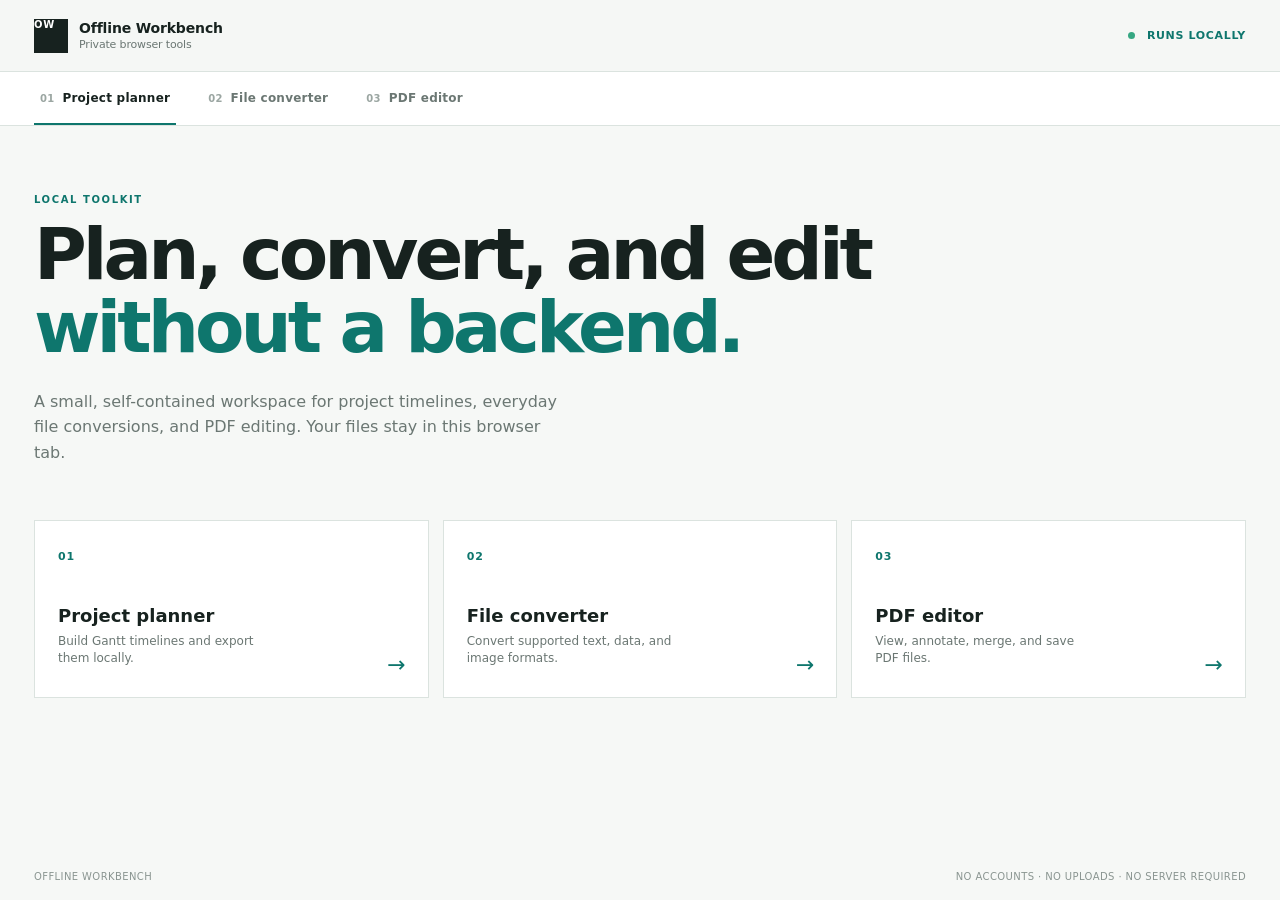
==== index.html @ 15d6fe9f "feat: combine offline browser tools" ====
<!doctype html>
<html lang="en">
<head>
  <meta charset="utf-8">
  <meta name="viewport" content="width=device-width, initial-scale=1">
  <title>Offline Workbench</title>
  <link rel="stylesheet" href="shell.css">
</head>
<body>
  <header class="appbar">
    <div class="brand">
      <span class="brand-mark" aria-hidden="true">OW</span>
      <div><strong>Offline Workbench</strong><span>Private browser tools</span></div>
    </div>
    <span class="offline-badge"><i></i> Runs locally</span>
  </header>
  <nav class="tabs" aria-label="Tools">
    <button class="tab active" data-app="gantt"><span>01</span>Project planner</button>
    <button class="tab" data-app="converter"><span>02</span>File converter</button>
    <button class="tab" data-app="min-doc"><span>03</span>PDF editor</button>
  </nav>
  <main class="workspace">
    <section class="intro" id="intro">
      <p class="eyebrow">LOCAL TOOLKIT</p>
      <h1>Plan, convert, and edit<br><em>without a backend.</em></h1>
      <p class="lede">A small, self-contained workspace for project timelines, everyday file conversions, and PDF editing. Your files stay in this browser tab.</p>
      <div class="tool-cards">
        <button class="tool-card" data-app="gantt"><span class="card-number">01</span><strong>Project planner</strong><small>Build Gantt timelines and export them locally.</small><span class="arrow">→</span></button>
        <button class="tool-card" data-app="converter"><span class="card-number">02</span><strong>File converter</strong><small>Convert supported text, data, and image formats.</small><span class="arrow">→</span></button>
        <button class="tool-card" data-app="min-doc"><span class="card-number">03</span><strong>PDF editor</strong><small>View, annotate, merge, and save PDF files.</small><span class="arrow">→</span></button>
      </div>
    </section>
    <section class="tool-view" id="toolView" hidden>
      <div class="tool-heading"><div><p class="eyebrow" id="toolKicker">TOOL</p><h2 id="toolTitle">Project planner</h2></div><button class="back-button" id="backButton">← All tools</button></div>
      <iframe id="toolFrame" title="Offline tool"></iframe>
    </section>
  </main>
  <footer><span>Offline Workbench</span><span>No accounts · No uploads · No server required</span></footer>
  <script src="shell.js"></script>
</body>
</html>
---- shell.css ----
:root { color-scheme: light; --ink:#17221f; --muted:#6b7773; --line:#dbe3df; --paper:#f6f8f6; --accent:#0e766d; --accent-soft:#dceeea; --warm:#efb66e; }
* { box-sizing:border-box; }
html,body { margin:0; min-height:100%; background:var(--paper); color:var(--ink); font-family:Inter,ui-sans-serif,system-ui,-apple-system,"Segoe UI",sans-serif; }
body { min-height:100vh; display:flex; flex-direction:column; }
button { font:inherit; }
.appbar { height:72px; padding:0 34px; display:flex; align-items:center; justify-content:space-between; border-bottom:1px solid var(--line); background:rgba(246,248,246,.92); }
.brand { display:flex; gap:11px; align-items:center; letter-spacing:-.01em; }.brand-mark { width:34px;height:34px;display:grid;place-items:center;background:var(--ink);color:#fff;font-size:10px;font-weight:800;letter-spacing:.08em; }.brand strong,.brand span { display:block; }.brand strong { font-size:14px; }.brand div span { margin-top:2px;color:var(--muted);font-size:11px; }
.offline-badge { color:var(--accent); font-size:11px; font-weight:700; letter-spacing:.06em; text-transform:uppercase; }.offline-badge i { display:inline-block;width:7px;height:7px;margin-right:7px;border-radius:50%;background:#36a782; }
.tabs { height:54px; padding:0 34px; display:flex; align-items:stretch; gap:26px; border-bottom:1px solid var(--line); background:#fff; }.tab { border:0;border-bottom:2px solid transparent;background:transparent;color:var(--muted);cursor:pointer;font-size:12px;font-weight:700;letter-spacing:.02em; }.tab span { margin-right:8px;font-size:10px;color:#9ba6a2; }.tab.active { color:var(--ink);border-bottom-color:var(--accent); }.tab:hover { color:var(--accent); }
.workspace { flex:1; width:min(1220px,calc(100% - 68px)); margin:0 auto; }.intro { padding:68px 0 54px; }.eyebrow { margin:0 0 13px; color:var(--accent);font-size:10px;font-weight:800;letter-spacing:.16em; }.intro h1 { margin:0; font-size:clamp(38px,6vw,72px); line-height:1.02; letter-spacing:-.055em; font-weight:750; }.intro h1 em { color:var(--accent); font-style:normal; }.lede { max-width:530px; margin:24px 0 0; color:var(--muted);font-size:16px;line-height:1.6; }
.tool-cards { display:grid;grid-template-columns:repeat(3,1fr);gap:14px;margin-top:54px; }.tool-card { position:relative;min-height:178px;padding:23px;text-align:left;border:1px solid var(--line);background:#fff;color:var(--ink);cursor:pointer;transition:transform .15s,border-color .15s,box-shadow .15s; }.tool-card:hover { transform:translateY(-3px);border-color:#a5c9c1;box-shadow:0 10px 22px rgba(23,34,31,.07); }.card-number { display:block;color:var(--accent);font-size:11px;font-weight:800;letter-spacing:.08em; }.tool-card strong { display:block;margin-top:42px;font-size:18px; }.tool-card small { display:block;margin-top:7px;max-width:210px;color:var(--muted);font-size:12px;line-height:1.45; }.arrow { position:absolute;right:22px;bottom:20px;color:var(--accent);font-size:22px; }
.tool-view { padding:28px 0 40px; }.tool-heading { display:flex;align-items:flex-end;justify-content:space-between;margin-bottom:18px; }.tool-heading h2 { margin:0;font-size:28px;letter-spacing:-.035em; }.back-button { border:1px solid var(--line);padding:9px 13px;background:#fff;color:var(--muted);cursor:pointer;font-size:12px; }.back-button:hover { color:var(--ink);border-color:#a5c9c1; }.tool-view iframe { display:block;width:100%;height:calc(100vh - 220px);min-height:650px;border:1px solid var(--line);background:#fff; }
footer { display:flex;justify-content:space-between;padding:18px 34px;color:#8a9591;font-size:10px;letter-spacing:.04em;text-transform:uppercase; }
@media (max-width:720px) { .appbar,.tabs,footer { padding-left:18px;padding-right:18px; }.tabs { gap:13px;overflow:auto; }.tab { white-space:nowrap; }.workspace { width:min(100% - 36px,1220px); }.intro { padding-top:44px; }.tool-cards { grid-template-columns:1fr; margin-top:36px; }.tool-card { min-height:145px; }.tool-card strong { margin-top:25px; }.tool-heading { align-items:flex-start;gap:12px;flex-direction:column; }.tool-view iframe { height:calc(100vh - 260px);min-height:560px; } footer { gap:10px;flex-direction:column; } }
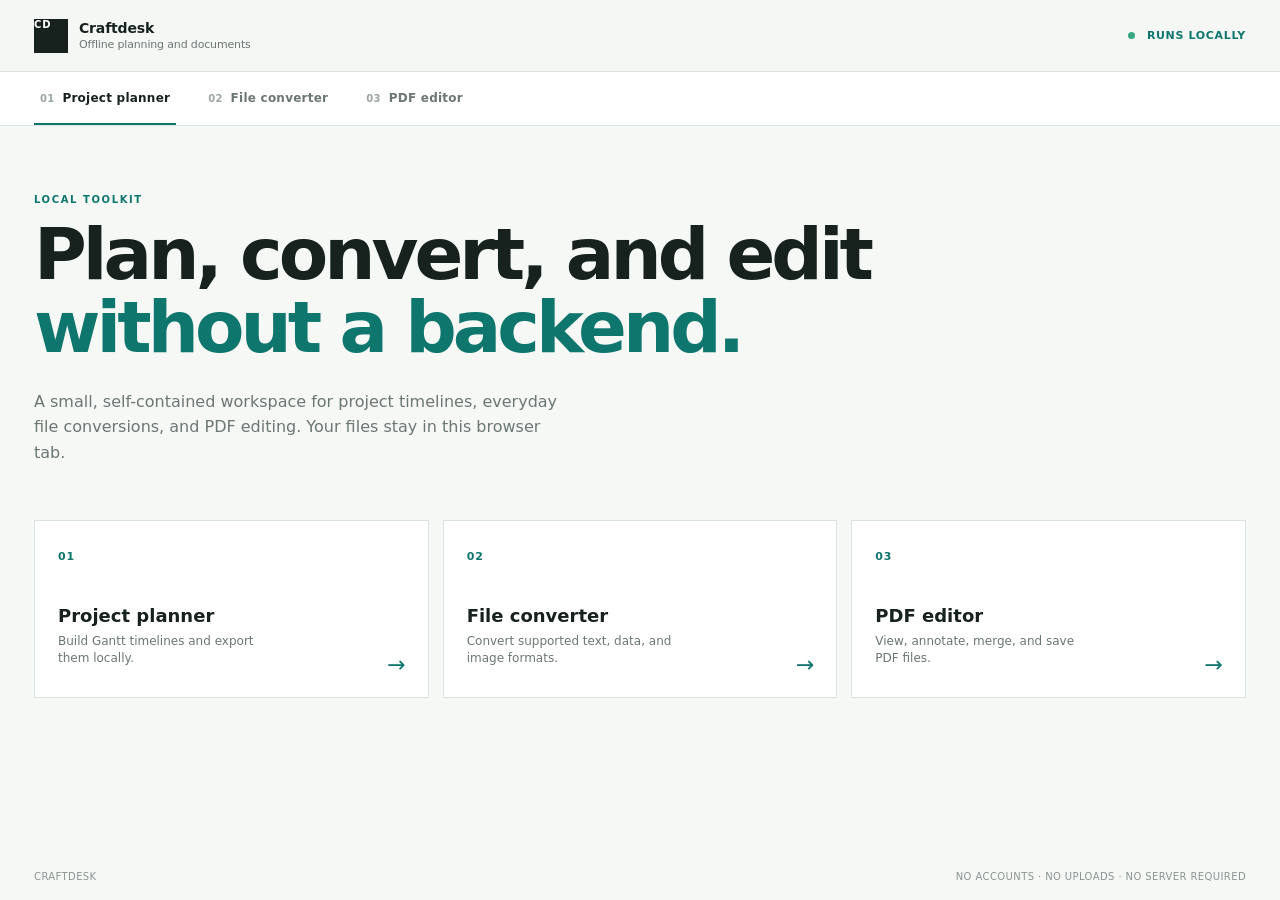
==== commit e112391b: "feat: add craftdesk home and shared navigation" ====
--- a/index.html
+++ b/index.html
@@ -3,14 +3,14 @@
 <head>
   <meta charset="utf-8">
   <meta name="viewport" content="width=device-width, initial-scale=1">
-  <title>Offline Workbench</title>
+  <title>Craftdesk</title>
   <link rel="stylesheet" href="shell.css">
 </head>
 <body>
   <header class="appbar">
     <div class="brand">
-      <span class="brand-mark" aria-hidden="true">OW</span>
-      <div><strong>Offline Workbench</strong><span>Private browser tools</span></div>
+      <span class="brand-mark" aria-hidden="true">CD</span>
+      <div><strong>Craftdesk</strong><span>Offline planning and documents</span></div>
     </div>
     <span class="offline-badge"><i></i> Runs locally</span>
   </header>
@@ -35,7 +35,7 @@
       <iframe id="toolFrame" title="Offline tool"></iframe>
     </section>
   </main>
-  <footer><span>Offline Workbench</span><span>No accounts · No uploads · No server required</span></footer>
+  <footer><span>Craftdesk</span><span>No accounts · No uploads · No server required</span></footer>
   <script src="shell.js"></script>
 </body>
 </html>
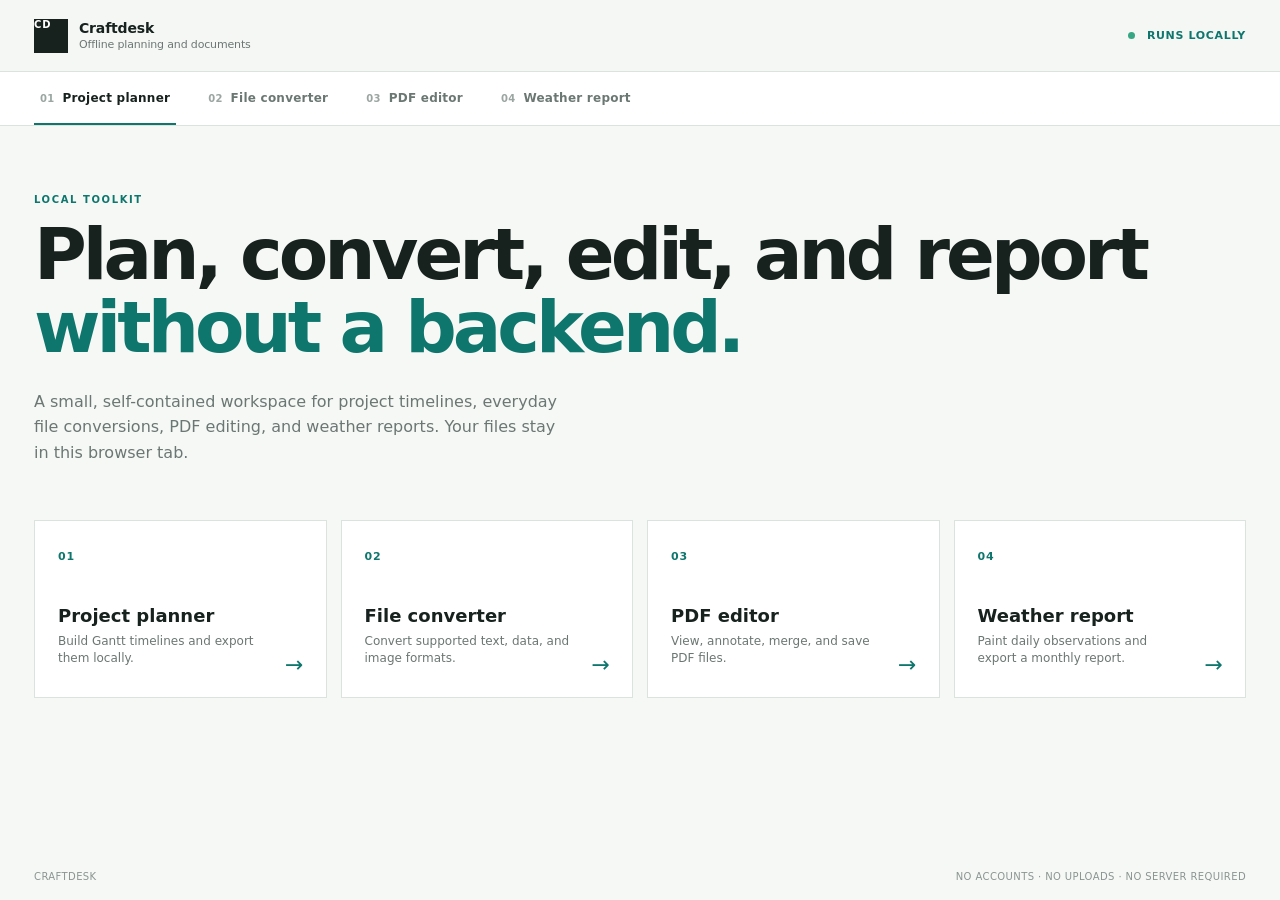
==== commit 1961ae04: "feat: add weather reporting tool" ====
--- a/index.html
+++ b/index.html
@@ -18,16 +18,18 @@
     <button class="tab active" data-app="gantt"><span>01</span>Project planner</button>
     <button class="tab" data-app="converter"><span>02</span>File converter</button>
     <button class="tab" data-app="min-doc"><span>03</span>PDF editor</button>
+    <button class="tab" data-app="weather"><span>04</span>Weather report</button>
   </nav>
   <main class="workspace">
     <section class="intro" id="intro">
       <p class="eyebrow">LOCAL TOOLKIT</p>
-      <h1>Plan, convert, and edit<br><em>without a backend.</em></h1>
-      <p class="lede">A small, self-contained workspace for project timelines, everyday file conversions, and PDF editing. Your files stay in this browser tab.</p>
+      <h1>Plan, convert, edit, and report<br><em>without a backend.</em></h1>
+      <p class="lede">A small, self-contained workspace for project timelines, everyday file conversions, PDF editing, and weather reports. Your files stay in this browser tab.</p>
       <div class="tool-cards">
         <button class="tool-card" data-app="gantt"><span class="card-number">01</span><strong>Project planner</strong><small>Build Gantt timelines and export them locally.</small><span class="arrow">→</span></button>
         <button class="tool-card" data-app="converter"><span class="card-number">02</span><strong>File converter</strong><small>Convert supported text, data, and image formats.</small><span class="arrow">→</span></button>
         <button class="tool-card" data-app="min-doc"><span class="card-number">03</span><strong>PDF editor</strong><small>View, annotate, merge, and save PDF files.</small><span class="arrow">→</span></button>
+        <button class="tool-card" data-app="weather"><span class="card-number">04</span><strong>Weather report</strong><small>Paint daily observations and export a monthly report.</small><span class="arrow">→</span></button>
       </div>
     </section>
     <section class="tool-view" id="toolView" hidden>
--- a/shell.css
+++ b/shell.css
@@ -8,7 +8,7 @@
 .offline-badge { color:var(--accent); font-size:11px; font-weight:700; letter-spacing:.06em; text-transform:uppercase; }.offline-badge i { display:inline-block;width:7px;height:7px;margin-right:7px;border-radius:50%;background:#36a782; }
 .tabs { height:54px; padding:0 34px; display:flex; align-items:stretch; gap:26px; border-bottom:1px solid var(--line); background:#fff; }.tab { border:0;border-bottom:2px solid transparent;background:transparent;color:var(--muted);cursor:pointer;font-size:12px;font-weight:700;letter-spacing:.02em; }.tab span { margin-right:8px;font-size:10px;color:#9ba6a2; }.tab.active { color:var(--ink);border-bottom-color:var(--accent); }.tab:hover { color:var(--accent); }
 .workspace { flex:1; width:min(1220px,calc(100% - 68px)); margin:0 auto; }.intro { padding:68px 0 54px; }.eyebrow { margin:0 0 13px; color:var(--accent);font-size:10px;font-weight:800;letter-spacing:.16em; }.intro h1 { margin:0; font-size:clamp(38px,6vw,72px); line-height:1.02; letter-spacing:-.055em; font-weight:750; }.intro h1 em { color:var(--accent); font-style:normal; }.lede { max-width:530px; margin:24px 0 0; color:var(--muted);font-size:16px;line-height:1.6; }
-.tool-cards { display:grid;grid-template-columns:repeat(3,1fr);gap:14px;margin-top:54px; }.tool-card { position:relative;min-height:178px;padding:23px;text-align:left;border:1px solid var(--line);background:#fff;color:var(--ink);cursor:pointer;transition:transform .15s,border-color .15s,box-shadow .15s; }.tool-card:hover { transform:translateY(-3px);border-color:#a5c9c1;box-shadow:0 10px 22px rgba(23,34,31,.07); }.card-number { display:block;color:var(--accent);font-size:11px;font-weight:800;letter-spacing:.08em; }.tool-card strong { display:block;margin-top:42px;font-size:18px; }.tool-card small { display:block;margin-top:7px;max-width:210px;color:var(--muted);font-size:12px;line-height:1.45; }.arrow { position:absolute;right:22px;bottom:20px;color:var(--accent);font-size:22px; }
+.tool-cards { display:grid;grid-template-columns:repeat(auto-fit,minmax(230px,1fr));gap:14px;margin-top:54px; }.tool-card { position:relative;min-height:178px;padding:23px;text-align:left;border:1px solid var(--line);background:#fff;color:var(--ink);cursor:pointer;transition:transform .15s,border-color .15s,box-shadow .15s; }.tool-card:hover { transform:translateY(-3px);border-color:#a5c9c1;box-shadow:0 10px 22px rgba(23,34,31,.07); }.card-number { display:block;color:var(--accent);font-size:11px;font-weight:800;letter-spacing:.08em; }.tool-card strong { display:block;margin-top:42px;font-size:18px; }.tool-card small { display:block;margin-top:7px;max-width:210px;color:var(--muted);font-size:12px;line-height:1.45; }.arrow { position:absolute;right:22px;bottom:20px;color:var(--accent);font-size:22px; }
 .tool-view { padding:28px 0 40px; }.tool-heading { display:flex;align-items:flex-end;justify-content:space-between;margin-bottom:18px; }.tool-heading h2 { margin:0;font-size:28px;letter-spacing:-.035em; }.back-button { border:1px solid var(--line);padding:9px 13px;background:#fff;color:var(--muted);cursor:pointer;font-size:12px; }.back-button:hover { color:var(--ink);border-color:#a5c9c1; }.tool-view iframe { display:block;width:100%;height:calc(100vh - 220px);min-height:650px;border:1px solid var(--line);background:#fff; }
 footer { display:flex;justify-content:space-between;padding:18px 34px;color:#8a9591;font-size:10px;letter-spacing:.04em;text-transform:uppercase; }
 @media (max-width:720px) { .appbar,.tabs,footer { padding-left:18px;padding-right:18px; }.tabs { gap:13px;overflow:auto; }.tab { white-space:nowrap; }.workspace { width:min(100% - 36px,1220px); }.intro { padding-top:44px; }.tool-cards { grid-template-columns:1fr; margin-top:36px; }.tool-card { min-height:145px; }.tool-card strong { margin-top:25px; }.tool-heading { align-items:flex-start;gap:12px;flex-direction:column; }.tool-view iframe { height:calc(100vh - 260px);min-height:560px; } footer { gap:10px;flex-direction:column; } }
